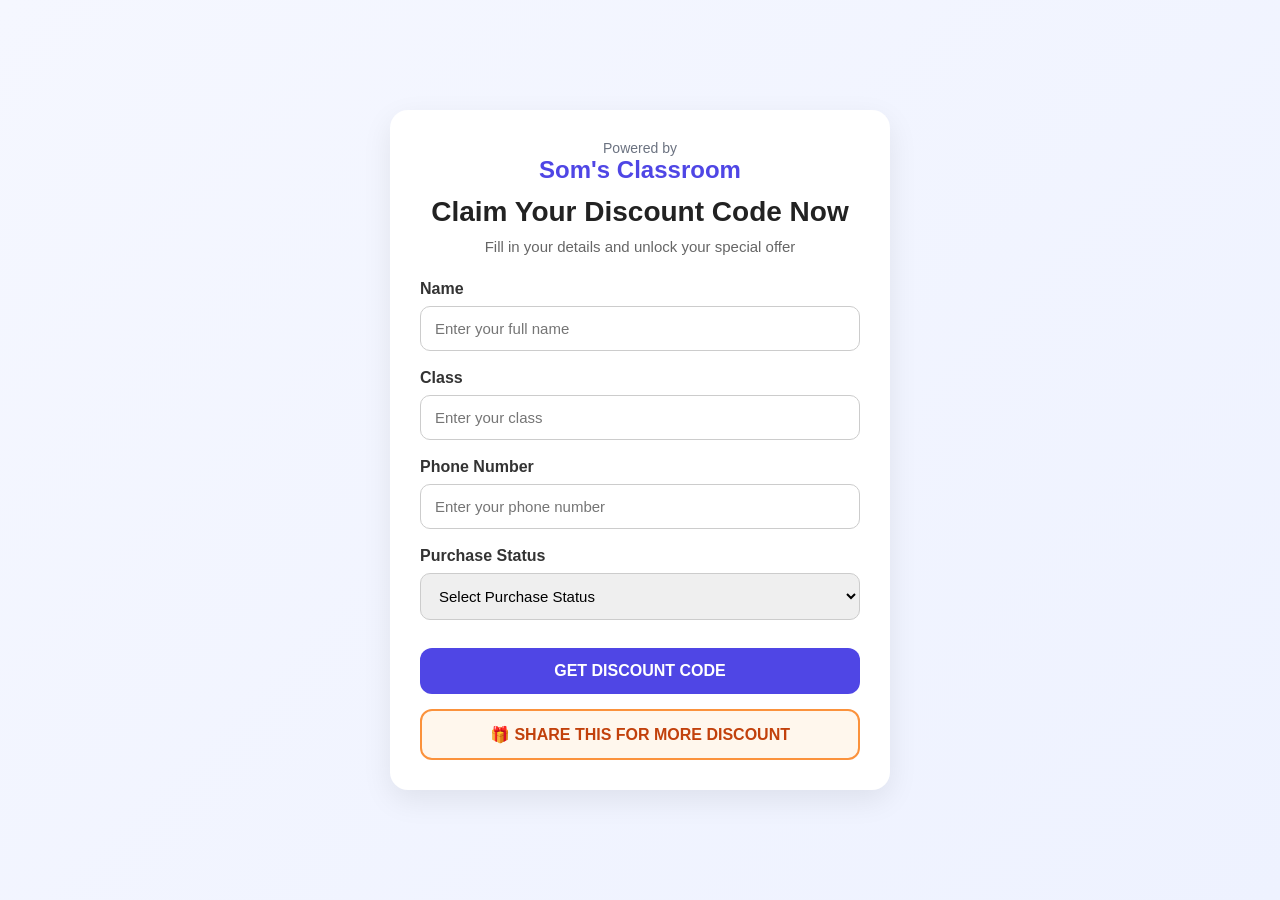
==== frontend/index.html @ f5f79a3c "initial commit" ====
<!DOCTYPE html>
<html lang="en">
<head>
    <meta charset="UTF-8" />
    <meta name="viewport" content="width=device-width, initial-scale=1.0" />
    <title>Get Discount Code</title>
    <link rel="stylesheet" href="style.css" />
</head>
<body>
    <div class="container">
        <div class="form-card">
            <div style="text-align:center; margin-bottom:12px;">
                <div style="font-size:14px; color:#6b7280;">Powered by</div>
                <div style="font-size:24px; font-weight:bold; color:#4f46e5;">Som's Classroom</div>
        </div>

            <h1>Claim Your Discount Code Now</h1>
            <p class="subtitle">Fill in your details and unlock your special offer</p>

            <form id="discountForm">
                <div class="form-group">
                    <label for="name">Name</label>
                    <input type="text" id="name" placeholder="Enter your full name" required />
                </div>

                <div class="form-group">
                    <label for="className">Class</label>
                    <input type="text" id="className" placeholder="Enter your class" required />
                </div>

                <div class="form-group">
                    <label for="phoneNumber">Phone Number</label>
                    <input type="text" id="phoneNumber" placeholder="Enter your phone number" required />
                </div>

                <div class="form-group">
                    <label for="purchaseStatus">Purchase Status</label>
                    <select id="purchaseStatus" required>
                        <option value="">Select Purchase Status</option>
                        <option value="PURCHASED">Purchased</option>
                        <option value="NOT_PURCHASED">Not Purchased</option>
                    </select>
                </div>

                <button type="submit" class="primary-btn">GET DISCOUNT CODE</button>
            </form>

            <button id="shareBtn" class="share-btn">🎁 SHARE THIS FOR MORE DISCOUNT</button>

            <div id="messageBox" class="message-box"></div>
        </div>
    </div>

    <script src="script.js"></script>
</body>
</html>
---- frontend/style.css ----
* {
    margin: 0;
    padding: 0;
    box-sizing: border-box;
}

body {
    font-family: Arial, sans-serif;
    background: linear-gradient(135deg, #f5f7ff, #eef2ff);
    min-height: 100vh;
    display: flex;
    align-items: center;
    justify-content: center;
    padding: 20px;
}

.container {
    width: 100%;
    max-width: 500px;
}

.form-card {
    background: #ffffff;
    padding: 30px;
    border-radius: 18px;
    box-shadow: 0 10px 30px rgba(0, 0, 0, 0.08);
}

h1 {
    font-size: 28px;
    margin-bottom: 10px;
    text-align: center;
    color: #222;
}

.subtitle {
    text-align: center;
    margin-bottom: 25px;
    color: #666;
    font-size: 15px;
}

.form-group {
    margin-bottom: 18px;
}

label {
    display: block;
    margin-bottom: 8px;
    font-weight: bold;
    color: #333;
}

input,
select {
    width: 100%;
    padding: 13px 14px;
    border: 1px solid #ccc;
    border-radius: 10px;
    font-size: 15px;
    outline: none;
}

input:focus,
select:focus {
    border-color: #4f46e5;
}

.primary-btn {
    width: 100%;
    padding: 14px;
    background: #4f46e5;
    color: white;
    border: none;
    border-radius: 12px;
    font-size: 16px;
    font-weight: bold;
    cursor: pointer;
    margin-top: 10px;
    transition: 0.3s;
}

.primary-btn:hover {
    background: #4338ca;
}

.share-btn {
    width: 100%;
    padding: 14px;
    background: #fff7ed;
    color: #c2410c;
    border: 2px solid #fb923c;
    border-radius: 12px;
    font-size: 16px;
    font-weight: bold;
    cursor: pointer;
    margin-top: 15px;
    transition: 0.3s;
}

.share-btn:hover {
    background: #ffedd5;
    transform: scale(1.02);
}

.message-box {
    margin-top: 20px;
    padding: 14px;
    border-radius: 10px;
    display: none;
    font-weight: bold;
    text-align: center;
}

.message-success {
    background: #ecfdf5;
    color: #047857;
}

.message-error {
    background: #fef2f2;
    color: #b91c1c;
}
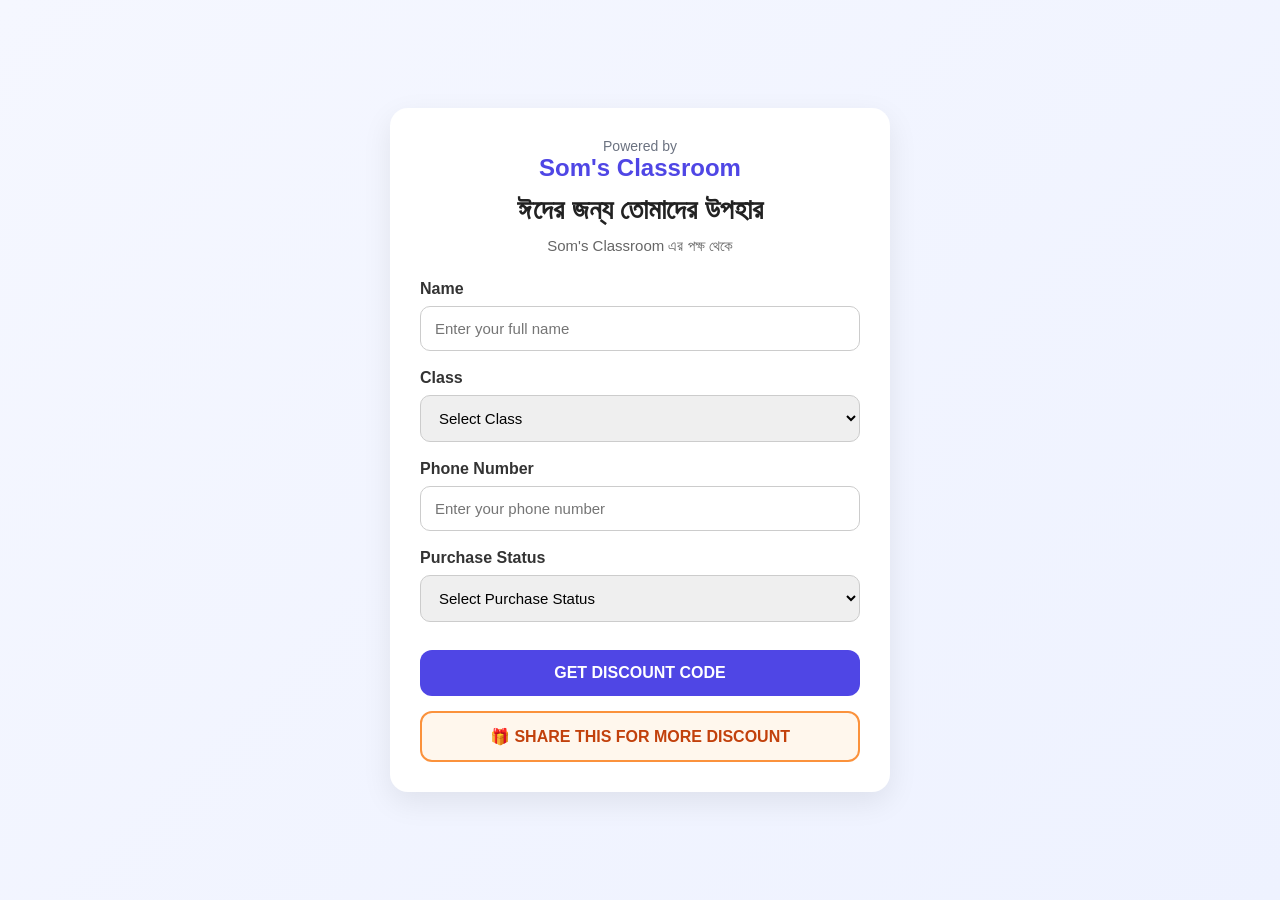
==== commit c262e91d: "updated class dropdown, heading text, coupon message and backend logic" ====
--- a/frontend/index.html
+++ b/frontend/index.html
@@ -14,9 +14,9 @@
                 <div style="font-size:24px; font-weight:bold; color:#4f46e5;">Som's Classroom</div>
         </div>
 
-            <h1>Claim Your Discount Code Now</h1>
-            <p class="subtitle">Fill in your details and unlock your special offer</p>
-
+            <h1>ঈদের জন্য তোমাদের উপহার</h1>
+            <p class="subtitle">Som's Classroom এর পক্ষ থেকে</p>
+ 
             <form id="discountForm">
                 <div class="form-group">
                     <label for="name">Name</label>
@@ -25,7 +25,13 @@
 
                 <div class="form-group">
                     <label for="className">Class</label>
-                    <input type="text" id="className" placeholder="Enter your class" required />
+                    <select id="className" required>
+                        <option value="">Select Class</option>
+                        <option value="Class 10">Class 10</option>
+                        <option value="Class 11">Class 11</option>
+                        <option value="Class 12">Class 12</option>
+                        <option value="NEET/JEE">NEET/JEE</option>
+                    </select>
                 </div>
 
                 <div class="form-group">
